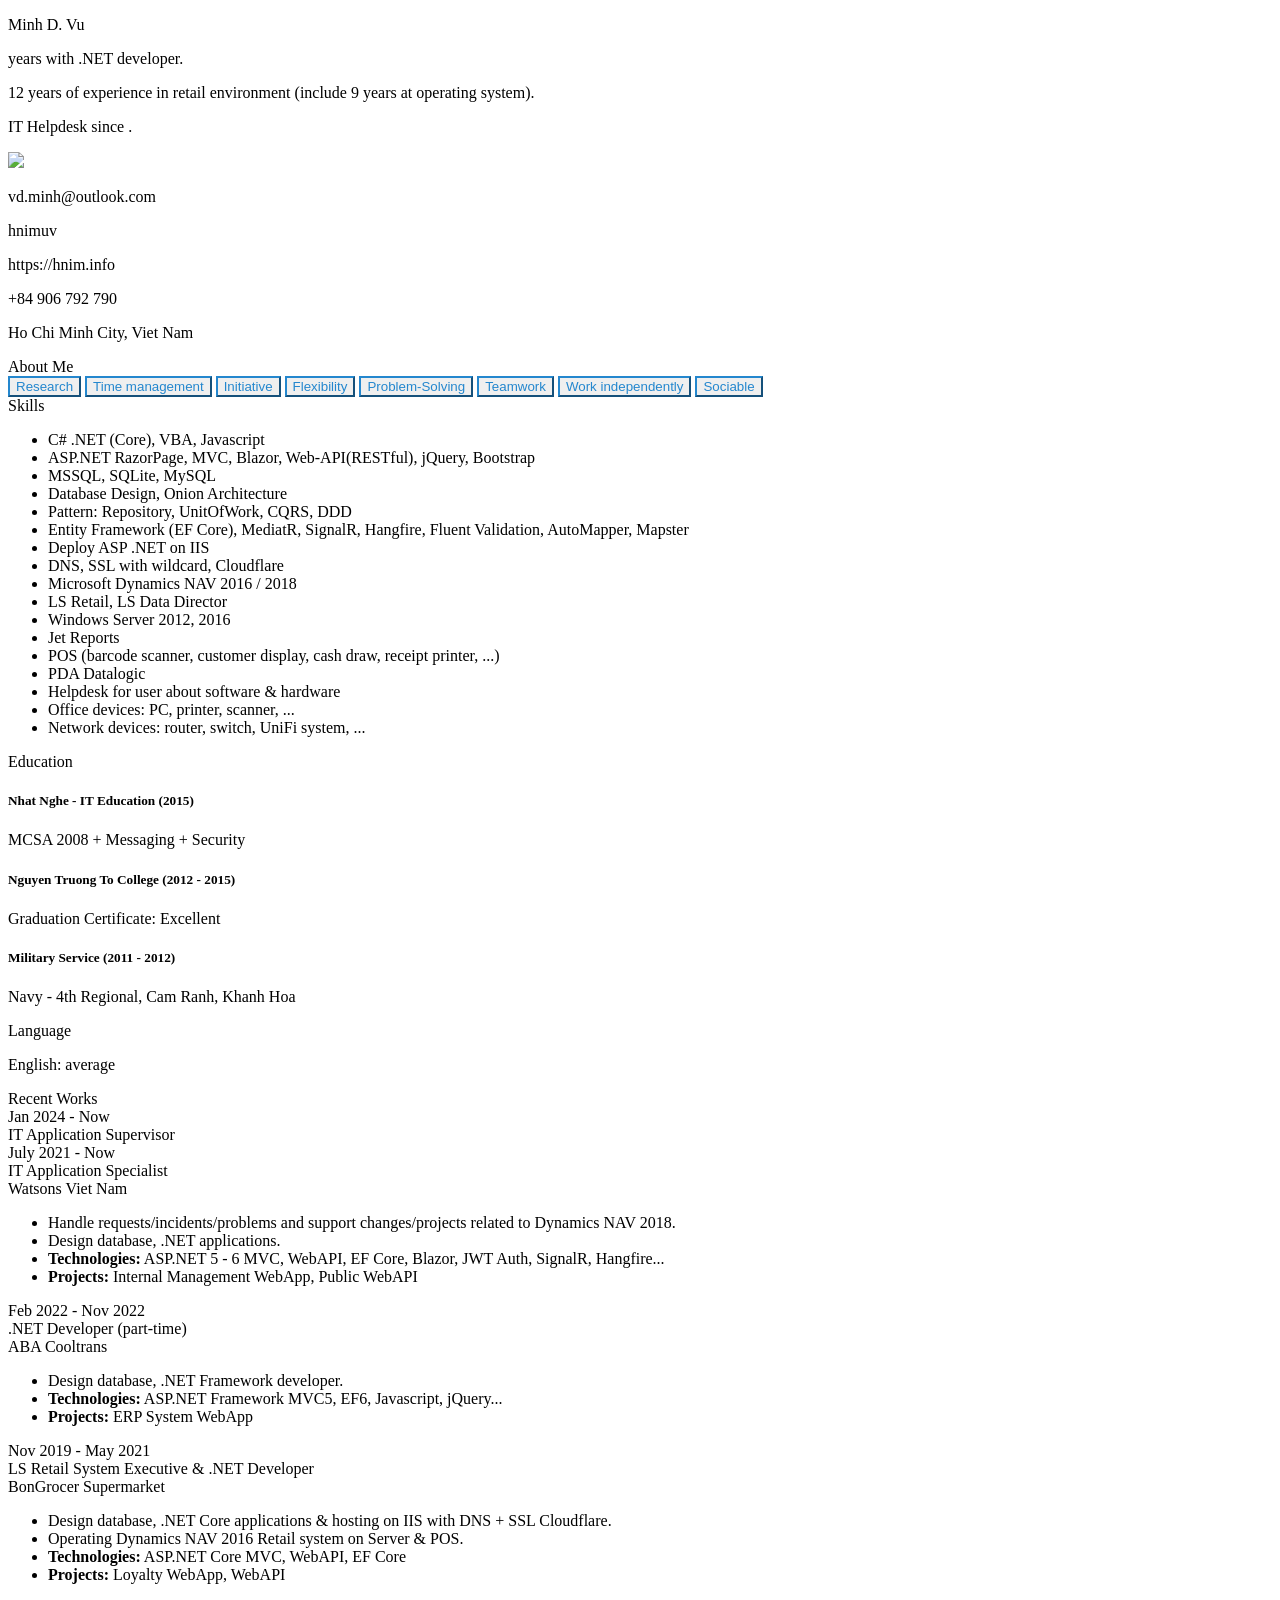
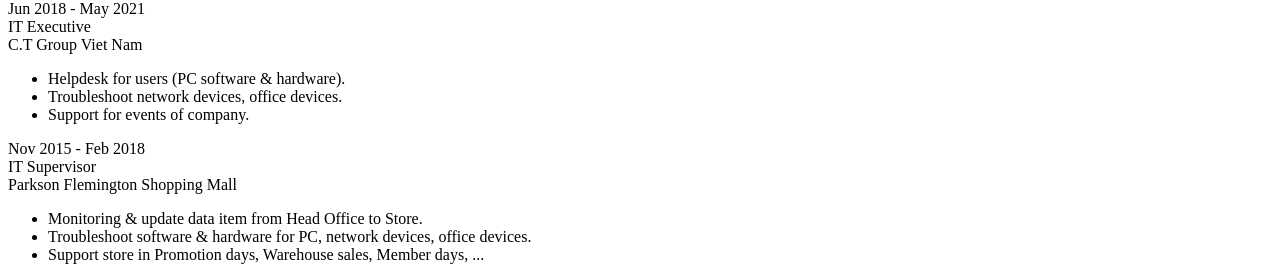
==== cv/index.html @ 7e6168bb "chore: update style & data" ====
<!DOCTYPE html>
<html lang="en">

<head>
<meta charset="utf-8">
<meta content="width=device-width, initial-scale=1.0" name="viewport">

<title>Minh Vu 's CV</title>

<!-- Google Fonts -->
<link href="https://fonts.googleapis.com/css?family=Open+Sans:300,300i,400,400i,600,600i,700,700i|Raleway:300,300i,400,400i,500,500i,600,600i,700,700i|Poppins:300,300i,400,400i,500,500i,600,600i,700,700i" rel="stylesheet">
<link href="https://fonts.googleapis.com/css2?family=Lato:wght@300;400&display=swap" rel="stylesheet">
<link href="https://fonts.googleapis.com/css2?family=Nunito:ital,wght@0,200;0,300;0,400;0,600;0,700;0,800;0,900;1,200;1,300;1,400;1,600;1,700;1,800;1,900&display=swap" rel="stylesheet">

<!-- Vendor CSS Files -->
<link href="lib/bootstrap-4.6.0-dist/css/bootstrap.min.css" rel="stylesheet">

<!-- Font Awesome-->
<link href="lib/fontawesome-free-5.15.2-web/css/all.min.css" rel="stylesheet">

<!-- Custom CSS File -->
<link href="css/site.css" rel="stylesheet">

<style>
    .btn-outline-primary {
        color: #2487ce;
        border-color: #2487ce;
    }
</style>

</head>

<body>
    <!-- Header -->
    <div id="header" class="row">
        <div class="col col-5 about-me">
            <p class="name fullname">FullName</p>
            <div class="job-title">
                <p><span class="donet-years"></span> years with .NET developer.</p>
                <p><span class="retail-years"></span> years of experience in retail environment (include <span class="retail-ops-years"></span> years at operating system).</p>
                <p>IT Helpdesk since <span class="helpdesk-years"></span>.</p>
            </div>
        </div>
        <div class="col col-2 my-image">
            <img src="images/my-image.png" />
        </div>
        <div class="col col-5 contact">
            <p><span class="email">@outlook.com</span><i class="fas fa-envelope icon"></i></p>
            <p>hnimuv<i class="fab fa-linkedin icon"></i></p>
            <p><span class="homePage">https://minhvu.pro</span><i class="fas fa-globe icon"></i></p>
            <p><span class="phone">0931 588 458</span><i class="fas fa-mobile-alt icon"></i></p>
            <p><span class="address">HCM City, Viet Nam</span><i class="fas fa-map-marker-alt icon"></i></p>
        </div>
    </div>
    <!-- End Header -->

    <!-- CV Content -->
    <div id="content" class="row content">

        <!-- Left Content -->
        <div class="col col-sm-6">
            <!-- About Me -->
            <div class="section-header">About Me</div>
            <div id="about">
                <button class="btn btn-outline-primary btn-sm mb-2">Research</button>
                <button class="btn btn-outline-primary btn-sm mb-2">Time management</button>
                <button class="btn btn-outline-primary btn-sm mb-2">Initiative</button>
                <button class="btn btn-outline-primary btn-sm mb-2">Flexibility</button>
                <button class="btn btn-outline-primary btn-sm mb-2">Problem-Solving</button>
                <button class="btn btn-outline-primary btn-sm mb-2">Teamwork</button>
                <button class="btn btn-outline-primary btn-sm mb-2">Work independently</button>
                <button class="btn btn-outline-primary btn-sm mb-2">Sociable</button>
            </div>

            <!-- Skills -->
            <div class="section-header">Skills</div>
            <div id="skills">
                <div class="skill-content">
                    <div>
                        <ul class="skill-about">
                            <li>C# .NET (Core), VBA, Javascript</li>
                            <li>ASP.NET RazorPage, MVC, Blazor, Web-API(RESTful), jQuery, Bootstrap</li>
                            <li>MSSQL, SQLite, MySQL</li>
                            <li>Database Design, Onion Architecture</li>
                            <li>Pattern: Repository, UnitOfWork, CQRS, DDD</li>
                            <li>Entity Framework (EF Core), MediatR, SignalR, Hangfire, Fluent Validation, AutoMapper, Mapster</li>
                            <li>Deploy ASP .NET on IIS</li>
                            <li>DNS, SSL with wildcard, Cloudflare</li>

                            <li>Microsoft Dynamics NAV 2016 / 2018</li>
                            <li>LS Retail, LS Data Director</li>
                            <li>Windows Server 2012, 2016</li>
                            <li>Jet Reports</li>
                            <li>POS (barcode scanner, customer display, cash draw, receipt printer, ...)</li>
                            <li>PDA Datalogic</li>

                            <li>Helpdesk for user about software & hardware</li>
                            <li>Office devices: PC, printer, scanner, ...</li>
                            <li>Network devices: router, switch, UniFi system, ...</li>
                        </ul>
                    </div>
                </div>
            </div>

            <!-- Education -->
            <div class="section-header">Education</div>
            <div id="education">

                <div class="education-content">
                    <h5 class="education-place">Nhat Nghe - IT Education (2015)</h5>
                    <p class="education-description">
                        MCSA 2008 + Messaging + Security
                    </p>
                </div>

                <div class="education-content">
                    <h5 class="education-place">Nguyen Truong To College (2012 - 2015)</h5>
                    <p class="education-description">
                        Graduation Certificate: Excellent
                    </p>
                </div>
                
                <div class="education-content">
                    <h5 class="education-place">Military Service (2011 - 2012)</h5>
                    <p class="education-description">
                        Navy - 4th Regional, Cam Ranh, Khanh Hoa
                    </p>
                </div>

            </div>
            <!-- End Education-->

            <!-- Language -->
            <div class="section-header">Language</div>
            <div id="language" class="language">

                <p>English: average</p>

            </div>
            <!-- End Education-->
        </div>

        <!-- Right Content -->
        <div class="col col-sm-6">

            <!-- Recent Works -->
            <div class="section-header">Recent Works</div>
            <div id="works">

                <div class="work-content">
	            <div class="work-time">Jan 2024 - Now</div>
		    <div class="work-position">IT Application Supervisor</div>
                    <div class="work-time">July 2021 - Now</div>
                    <div class="work-position">IT Application Specialist</div>
                    <div class="work-company">Watsons Viet Nam</div>
                    <ul class="work-description">
                        <li>Handle requests/incidents/problems and support changes/projects related to Dynamics NAV 2018.</li>
                        <li>Design database, .NET applications.</li>
                        <li><b>Technologies:</b> ASP.NET 5 - 6 MVC, WebAPI, EF Core, Blazor, JWT Auth, SignalR, Hangfire...</li>
                        <li><b>Projects:</b> Internal Management WebApp, Public WebAPI</li>
                    </ul>
                </div>

                <div class="work-content">
                    <div class="work-time">Feb 2022 - Nov 2022</div>
                    <div class="work-position">.NET Developer (part-time)</div>
                    <div class="work-company">ABA Cooltrans</div>
                    <ul class="work-description">
                        <li>Design database, .NET Framework developer.</li>
                        <li><b>Technologies:</b> ASP.NET Framework MVC5, EF6, Javascript, jQuery...</li>
                        <li><b>Projects:</b> ERP System WebApp</li>
                    </ul>
                </div>

                <div class="work-content">
                    <div class="work-time">Nov 2019 - May 2021</div>
                    <div class="work-position">LS Retail System Executive & .NET Developer</div>
                    <div class="work-company">BonGrocer Supermarket</div>
                    <ul class="work-description">
                        <li>Design database, .NET Core applications & hosting on IIS with DNS + SSL Cloudflare.</li>
                        <li>Operating Dynamics NAV 2016 Retail system on Server & POS.</li>
                        <li><b>Technologies:</b> ASP.NET Core MVC, WebAPI, EF Core</li>
                        <li><b>Projects:</b> Loyalty WebApp, WebAPI</li>
                    </ul>
                </div>

                <div class="work-content">
                    <div class="work-time">Jun 2018 - May 2021</div>
                    <div class="work-position">IT Executive</div>
                    <div class="work-company">C.T Group Viet Nam</div>
                    <ul class="work-description">
                        <li>Helpdesk for users (PC software & hardware).</li>
                        <li>Troubleshoot network devices, office devices.</li>
                        <li>Support for events of company.</li>
                    </ul>
                </div>

                <div class="work-content">
                    <div class="work-time">Nov 2015 - Feb 2018</div>
                    <div class="work-position">IT Supervisor</div>
                    <div class="work-company">Parkson Flemington Shopping Mall</div>
                    <ul class="work-description">
                        <li>Monitoring & update data item from Head Office to Store.</li>
                        <li>Troubleshoot software & hardware for PC, network devices, office devices.</li>
                        <li>Support store in Promotion days, Warehouse sales, Member days, ...</li>
                    </ul>
                </div>

            </div>
            <!-- End Recent Works -->

            
        </div>

    </div>

    <!-- JS File -->
	<script src="../assets/vendor/jquery/jquery.min.js"></script>
    <script src="lib/bootstrap-4.6.0-dist/js/bootstrap.min.js"></script>
    <script src="../assets/js/data.js"></script>
    
	<script>
	$(document).ready(function () {
		//window.print();
	});
	</script>
</body>

</html>
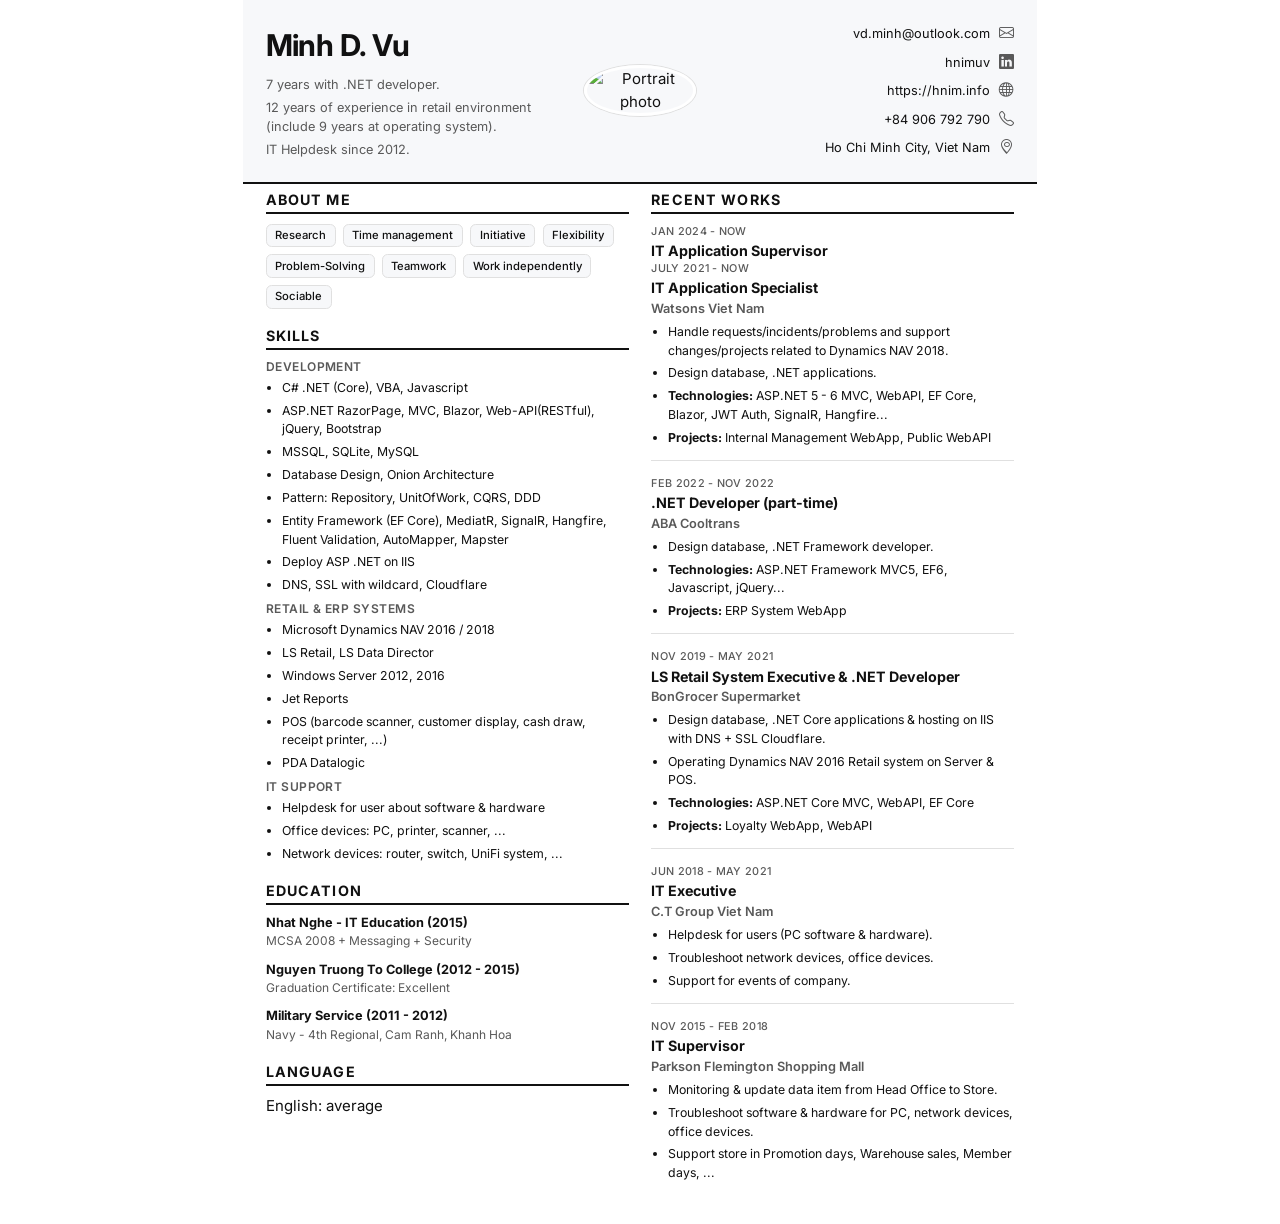
==== commit 306d5cb7: "refactor(cv): redesign CV as a minimal, print-ready one-page A4 resume Rebuild cv/index.html and cv/" ====
--- a/cv/index.html
+++ b/cv/index.html
@@ -8,222 +8,264 @@
 <title>Minh Vu 's CV</title>
 
 <!-- Google Fonts -->
-<link href="https://fonts.googleapis.com/css?family=Open+Sans:300,300i,400,400i,600,600i,700,700i|Raleway:300,300i,400,400i,500,500i,600,600i,700,700i|Poppins:300,300i,400,400i,500,500i,600,600i,700,700i" rel="stylesheet">
-<link href="https://fonts.googleapis.com/css2?family=Lato:wght@300;400&display=swap" rel="stylesheet">
-<link href="https://fonts.googleapis.com/css2?family=Nunito:ital,wght@0,200;0,300;0,400;0,600;0,700;0,800;0,900;1,200;1,300;1,400;1,600;1,700;1,800;1,900&display=swap" rel="stylesheet">
+<link href="https://fonts.googleapis.com/css2?family=Inter:ital,wght@0,300;0,400;0,500;0,600;0,700;1,400&display=swap" rel="stylesheet">
 
 <!-- Vendor CSS Files -->
-<link href="lib/bootstrap-4.6.0-dist/css/bootstrap.min.css" rel="stylesheet">
-
-<!-- Font Awesome-->
-<link href="lib/fontawesome-free-5.15.2-web/css/all.min.css" rel="stylesheet">
+<link href="../assets/vendor/bootstrap/css/bootstrap.min.css" rel="stylesheet">
+<link href="../assets/vendor/bootstrap-icons/font/bootstrap-icons.min.css" rel="stylesheet">
 
 <!-- Custom CSS File -->
 <link href="css/site.css" rel="stylesheet">
 
-<style>
-    .btn-outline-primary {
-        color: #2487ce;
-        border-color: #2487ce;
-    }
-</style>
-
 </head>
 
 <body>
-    <!-- Header -->
-    <div id="header" class="row">
-        <div class="col col-5 about-me">
-            <p class="name fullname">FullName</p>
-            <div class="job-title">
-                <p><span class="donet-years"></span> years with .NET developer.</p>
-                <p><span class="retail-years"></span> years of experience in retail environment (include <span class="retail-ops-years"></span> years at operating system).</p>
-                <p>IT Helpdesk since <span class="helpdesk-years"></span>.</p>
-            </div>
-        </div>
-        <div class="col col-2 my-image">
-            <img src="images/my-image.png" />
-        </div>
-        <div class="col col-5 contact">
-            <p><span class="email">@outlook.com</span><i class="fas fa-envelope icon"></i></p>
-            <p>hnimuv<i class="fab fa-linkedin icon"></i></p>
-            <p><span class="homePage">https://minhvu.pro</span><i class="fas fa-globe icon"></i></p>
-            <p><span class="phone">0931 588 458</span><i class="fas fa-mobile-alt icon"></i></p>
-            <p><span class="address">HCM City, Viet Nam</span><i class="fas fa-map-marker-alt icon"></i></p>
-        </div>
-    </div>
+  <div class="cv-page">
+
+    <!-- ======= Header ======= -->
+    <header class="cv-header p-4">
+      <div class="row align-items-center g-3">
+        <div class="col-5">
+          <p class="cv-name fullname mb-2">FullName</p>
+          <div class="cv-tagline">
+            <p class="mb-1"><span class="dotnet-years"></span> years with .NET developer.</p>
+            <p class="mb-1"><span class="retail-years"></span> years of experience in retail environment (include <span class="retail-ops-years"></span> years at operating system).</p>
+            <p class="mb-0">IT Helpdesk since <span class="helpdesk-from"></span>.</p>
+          </div>
+        </div>
+        <div class="col-2 text-center">
+          <img src="images/my-image.png" class="cv-avatar rounded-circle" alt="Portrait photo" width="110" height="110">
+        </div>
+        <div class="col-5">
+          <ul class="list-unstyled cv-contact mb-0 text-end">
+            <li class="d-flex align-items-center justify-content-end gap-2">
+              <span class="email">@outlook.com</span><i class="bi bi-envelope" aria-hidden="true"></i>
+            </li>
+            <li class="d-flex align-items-center justify-content-end gap-2">
+              <span>hnimuv</span><i class="bi bi-linkedin" aria-hidden="true"></i>
+            </li>
+            <li class="d-flex align-items-center justify-content-end gap-2">
+              <span class="homePage">https://minhvu.pro</span><i class="bi bi-globe" aria-hidden="true"></i>
+            </li>
+            <li class="d-flex align-items-center justify-content-end gap-2">
+              <span class="phone">0931 588 458</span><i class="bi bi-telephone" aria-hidden="true"></i>
+            </li>
+            <li class="d-flex align-items-center justify-content-end gap-2">
+              <span class="address">HCM City, Viet Nam</span><i class="bi bi-geo-alt" aria-hidden="true"></i>
+            </li>
+          </ul>
+        </div>
+      </div>
+    </header>
     <!-- End Header -->
 
-    <!-- CV Content -->
-    <div id="content" class="row content">
-
-        <!-- Left Content -->
-        <div class="col col-sm-6">
-            <!-- About Me -->
-            <div class="section-header">About Me</div>
-            <div id="about">
-                <button class="btn btn-outline-primary btn-sm mb-2">Research</button>
-                <button class="btn btn-outline-primary btn-sm mb-2">Time management</button>
-                <button class="btn btn-outline-primary btn-sm mb-2">Initiative</button>
-                <button class="btn btn-outline-primary btn-sm mb-2">Flexibility</button>
-                <button class="btn btn-outline-primary btn-sm mb-2">Problem-Solving</button>
-                <button class="btn btn-outline-primary btn-sm mb-2">Teamwork</button>
-                <button class="btn btn-outline-primary btn-sm mb-2">Work independently</button>
-                <button class="btn btn-outline-primary btn-sm mb-2">Sociable</button>
-            </div>
-
-            <!-- Skills -->
-            <div class="section-header">Skills</div>
-            <div id="skills">
-                <div class="skill-content">
-                    <div>
-                        <ul class="skill-about">
-                            <li>C# .NET (Core), VBA, Javascript</li>
-                            <li>ASP.NET RazorPage, MVC, Blazor, Web-API(RESTful), jQuery, Bootstrap</li>
-                            <li>MSSQL, SQLite, MySQL</li>
-                            <li>Database Design, Onion Architecture</li>
-                            <li>Pattern: Repository, UnitOfWork, CQRS, DDD</li>
-                            <li>Entity Framework (EF Core), MediatR, SignalR, Hangfire, Fluent Validation, AutoMapper, Mapster</li>
-                            <li>Deploy ASP .NET on IIS</li>
-                            <li>DNS, SSL with wildcard, Cloudflare</li>
-
-                            <li>Microsoft Dynamics NAV 2016 / 2018</li>
-                            <li>LS Retail, LS Data Director</li>
-                            <li>Windows Server 2012, 2016</li>
-                            <li>Jet Reports</li>
-                            <li>POS (barcode scanner, customer display, cash draw, receipt printer, ...)</li>
-                            <li>PDA Datalogic</li>
-
-                            <li>Helpdesk for user about software & hardware</li>
-                            <li>Office devices: PC, printer, scanner, ...</li>
-                            <li>Network devices: router, switch, UniFi system, ...</li>
-                        </ul>
-                    </div>
-                </div>
-            </div>
-
-            <!-- Education -->
-            <div class="section-header">Education</div>
-            <div id="education">
-
-                <div class="education-content">
-                    <h5 class="education-place">Nhat Nghe - IT Education (2015)</h5>
-                    <p class="education-description">
-                        MCSA 2008 + Messaging + Security
-                    </p>
-                </div>
-
-                <div class="education-content">
-                    <h5 class="education-place">Nguyen Truong To College (2012 - 2015)</h5>
-                    <p class="education-description">
-                        Graduation Certificate: Excellent
-                    </p>
-                </div>
-                
-                <div class="education-content">
-                    <h5 class="education-place">Military Service (2011 - 2012)</h5>
-                    <p class="education-description">
-                        Navy - 4th Regional, Cam Ranh, Khanh Hoa
-                    </p>
-                </div>
-
-            </div>
-            <!-- End Education-->
-
-            <!-- Language -->
-            <div class="section-header">Language</div>
-            <div id="language" class="language">
-
-                <p>English: average</p>
-
-            </div>
-            <!-- End Education-->
-        </div>
-
-        <!-- Right Content -->
-        <div class="col col-sm-6">
-
-            <!-- Recent Works -->
-            <div class="section-header">Recent Works</div>
-            <div id="works">
-
-                <div class="work-content">
-	            <div class="work-time">Jan 2024 - Now</div>
-		    <div class="work-position">IT Application Supervisor</div>
-                    <div class="work-time">July 2021 - Now</div>
-                    <div class="work-position">IT Application Specialist</div>
-                    <div class="work-company">Watsons Viet Nam</div>
-                    <ul class="work-description">
-                        <li>Handle requests/incidents/problems and support changes/projects related to Dynamics NAV 2018.</li>
-                        <li>Design database, .NET applications.</li>
-                        <li><b>Technologies:</b> ASP.NET 5 - 6 MVC, WebAPI, EF Core, Blazor, JWT Auth, SignalR, Hangfire...</li>
-                        <li><b>Projects:</b> Internal Management WebApp, Public WebAPI</li>
-                    </ul>
-                </div>
-
-                <div class="work-content">
-                    <div class="work-time">Feb 2022 - Nov 2022</div>
-                    <div class="work-position">.NET Developer (part-time)</div>
-                    <div class="work-company">ABA Cooltrans</div>
-                    <ul class="work-description">
-                        <li>Design database, .NET Framework developer.</li>
-                        <li><b>Technologies:</b> ASP.NET Framework MVC5, EF6, Javascript, jQuery...</li>
-                        <li><b>Projects:</b> ERP System WebApp</li>
-                    </ul>
-                </div>
-
-                <div class="work-content">
-                    <div class="work-time">Nov 2019 - May 2021</div>
-                    <div class="work-position">LS Retail System Executive & .NET Developer</div>
-                    <div class="work-company">BonGrocer Supermarket</div>
-                    <ul class="work-description">
-                        <li>Design database, .NET Core applications & hosting on IIS with DNS + SSL Cloudflare.</li>
-                        <li>Operating Dynamics NAV 2016 Retail system on Server & POS.</li>
-                        <li><b>Technologies:</b> ASP.NET Core MVC, WebAPI, EF Core</li>
-                        <li><b>Projects:</b> Loyalty WebApp, WebAPI</li>
-                    </ul>
-                </div>
-
-                <div class="work-content">
-                    <div class="work-time">Jun 2018 - May 2021</div>
-                    <div class="work-position">IT Executive</div>
-                    <div class="work-company">C.T Group Viet Nam</div>
-                    <ul class="work-description">
-                        <li>Helpdesk for users (PC software & hardware).</li>
-                        <li>Troubleshoot network devices, office devices.</li>
-                        <li>Support for events of company.</li>
-                    </ul>
-                </div>
-
-                <div class="work-content">
-                    <div class="work-time">Nov 2015 - Feb 2018</div>
-                    <div class="work-position">IT Supervisor</div>
-                    <div class="work-company">Parkson Flemington Shopping Mall</div>
-                    <ul class="work-description">
-                        <li>Monitoring & update data item from Head Office to Store.</li>
-                        <li>Troubleshoot software & hardware for PC, network devices, office devices.</li>
-                        <li>Support store in Promotion days, Warehouse sales, Member days, ...</li>
-                    </ul>
-                </div>
-
-            </div>
-            <!-- End Recent Works -->
-
-            
-        </div>
-
-    </div>
-
-    <!-- JS File -->
-	<script src="../assets/vendor/jquery/jquery.min.js"></script>
-    <script src="lib/bootstrap-4.6.0-dist/js/bootstrap.min.js"></script>
-    <script src="../assets/js/data.js"></script>
-    
-	<script>
-	$(document).ready(function () {
-		//window.print();
-	});
-	</script>
+    <!-- ======= CV Content ======= -->
+    <main class="p-4 pt-0 mt-2">
+      <div class="row g-4">
+
+        <!-- Left Column -->
+        <div class="col-6">
+
+          <!-- About Me -->
+          <section id="about" class="cv-section">
+            <h2 class="cv-section-title">About Me</h2>
+            <div class="d-flex flex-wrap gap-2">
+              <span class="badge cv-badge">Research</span>
+              <span class="badge cv-badge">Time management</span>
+              <span class="badge cv-badge">Initiative</span>
+              <span class="badge cv-badge">Flexibility</span>
+              <span class="badge cv-badge">Problem-Solving</span>
+              <span class="badge cv-badge">Teamwork</span>
+              <span class="badge cv-badge">Work independently</span>
+              <span class="badge cv-badge">Sociable</span>
+            </div>
+          </section>
+          <!-- End About Me -->
+
+          <!-- Skills -->
+          <section id="skills" class="cv-section">
+            <h2 class="cv-section-title">Skills</h2>
+
+            <div class="cv-skill-group mb-2">
+              <h3 class="cv-subheading">Development</h3>
+              <ul class="cv-list">
+                <li>C# .NET (Core), VBA, Javascript</li>
+                <li>ASP.NET RazorPage, MVC, Blazor, Web-API(RESTful), jQuery, Bootstrap</li>
+                <li>MSSQL, SQLite, MySQL</li>
+                <li>Database Design, Onion Architecture</li>
+                <li>Pattern: Repository, UnitOfWork, CQRS, DDD</li>
+                <li>Entity Framework (EF Core), MediatR, SignalR, Hangfire, Fluent Validation, AutoMapper, Mapster</li>
+                <li>Deploy ASP .NET on IIS</li>
+                <li>DNS, SSL with wildcard, Cloudflare</li>
+              </ul>
+            </div>
+
+            <div class="cv-skill-group mb-2">
+              <h3 class="cv-subheading">Retail &amp; ERP Systems</h3>
+              <ul class="cv-list">
+                <li>Microsoft Dynamics NAV 2016 / 2018</li>
+                <li>LS Retail, LS Data Director</li>
+                <li>Windows Server 2012, 2016</li>
+                <li>Jet Reports</li>
+                <li>POS (barcode scanner, customer display, cash draw, receipt printer, ...)</li>
+                <li>PDA Datalogic</li>
+              </ul>
+            </div>
+
+            <div class="cv-skill-group">
+              <h3 class="cv-subheading">IT Support</h3>
+              <ul class="cv-list">
+                <li>Helpdesk for user about software &amp; hardware</li>
+                <li>Office devices: PC, printer, scanner, ...</li>
+                <li>Network devices: router, switch, UniFi system, ...</li>
+              </ul>
+            </div>
+          </section>
+          <!-- End Skills -->
+
+          <!-- Education -->
+          <section id="education" class="cv-section">
+            <h2 class="cv-section-title">Education</h2>
+
+            <article class="cv-edu-entry">
+              <h3 class="cv-edu-place">Nhat Nghe - IT Education (2015)</h3>
+              <p class="cv-edu-desc">MCSA 2008 + Messaging + Security</p>
+            </article>
+
+            <article class="cv-edu-entry">
+              <h3 class="cv-edu-place">Nguyen Truong To College (2012 - 2015)</h3>
+              <p class="cv-edu-desc">Graduation Certificate: Excellent</p>
+            </article>
+
+            <article class="cv-edu-entry mb-0">
+              <h3 class="cv-edu-place">Military Service (2011 - 2012)</h3>
+              <p class="cv-edu-desc">Navy - 4th Regional, Cam Ranh, Khanh Hoa</p>
+            </article>
+          </section>
+          <!-- End Education -->
+
+          <!-- Language -->
+          <section id="language" class="cv-section">
+            <h2 class="cv-section-title">Language</h2>
+            <p class="mb-0">English: average</p>
+          </section>
+          <!-- End Language -->
+
+        </div>
+        <!-- End Left Column -->
+
+        <!-- Right Column -->
+        <div class="col-6">
+
+          <!-- Recent Works -->
+          <section id="works" class="cv-section">
+            <h2 class="cv-section-title">Recent Works</h2>
+
+            <article class="cv-work-entry">
+              <div class="cv-work-time">Jan 2024 - Now</div>
+              <div class="cv-work-position">IT Application Supervisor</div>
+              <div class="cv-work-time">July 2021 - Now</div>
+              <div class="cv-work-position">IT Application Specialist</div>
+              <div class="cv-work-company">Watsons Viet Nam</div>
+              <ul class="cv-list">
+                <li>Handle requests/incidents/problems and support changes/projects related to Dynamics NAV 2018.</li>
+                <li>Design database, .NET applications.</li>
+                <li><b>Technologies:</b> ASP.NET 5 - 6 MVC, WebAPI, EF Core, Blazor, JWT Auth, SignalR, Hangfire...</li>
+                <li><b>Projects:</b> Internal Management WebApp, Public WebAPI</li>
+              </ul>
+            </article>
+
+            <article class="cv-work-entry">
+              <div class="cv-work-time">Feb 2022 - Nov 2022</div>
+              <div class="cv-work-position">.NET Developer (part-time)</div>
+              <div class="cv-work-company">ABA Cooltrans</div>
+              <ul class="cv-list">
+                <li>Design database, .NET Framework developer.</li>
+                <li><b>Technologies:</b> ASP.NET Framework MVC5, EF6, Javascript, jQuery...</li>
+                <li><b>Projects:</b> ERP System WebApp</li>
+              </ul>
+            </article>
+
+            <article class="cv-work-entry">
+              <div class="cv-work-time">Nov 2019 - May 2021</div>
+              <div class="cv-work-position">LS Retail System Executive &amp; .NET Developer</div>
+              <div class="cv-work-company">BonGrocer Supermarket</div>
+              <ul class="cv-list">
+                <li>Design database, .NET Core applications & hosting on IIS with DNS + SSL Cloudflare.</li>
+                <li>Operating Dynamics NAV 2016 Retail system on Server & POS.</li>
+                <li><b>Technologies:</b> ASP.NET Core MVC, WebAPI, EF Core</li>
+                <li><b>Projects:</b> Loyalty WebApp, WebAPI</li>
+              </ul>
+            </article>
+
+            <article class="cv-work-entry">
+              <div class="cv-work-time">Jun 2018 - May 2021</div>
+              <div class="cv-work-position">IT Executive</div>
+              <div class="cv-work-company">C.T Group Viet Nam</div>
+              <ul class="cv-list">
+                <li>Helpdesk for users (PC software & hardware).</li>
+                <li>Troubleshoot network devices, office devices.</li>
+                <li>Support for events of company.</li>
+              </ul>
+            </article>
+
+            <article class="cv-work-entry mb-0">
+              <div class="cv-work-time">Nov 2015 - Feb 2018</div>
+              <div class="cv-work-position">IT Supervisor</div>
+              <div class="cv-work-company">Parkson Flemington Shopping Mall</div>
+              <ul class="cv-list">
+                <li>Monitoring & update data item from Head Office to Store.</li>
+                <li>Troubleshoot software & hardware for PC, network devices, office devices.</li>
+                <li>Support store in Promotion days, Warehouse sales, Member days, ...</li>
+              </ul>
+            </article>
+
+          </section>
+          <!-- End Recent Works -->
+
+        </div>
+        <!-- End Right Column -->
+
+      </div>
+    </main>
+    <!-- End CV Content -->
+
+  </div>
+
+  <!-- JS File -->
+  <script src="../assets/js/data.js"></script>
+  <script>
+    (function () {
+      var PX_PER_MM = 96 / 25.4;
+      var A4_HEIGHT_PX = 297 * PX_PER_MM;
+
+      function fitToOnePage() {
+        var page = document.querySelector('.cv-page');
+        if (!page) return;
+
+        page.style.transform = '';
+        page.style.width = '';
+
+        var contentHeight = page.scrollHeight;
+        if (contentHeight > A4_HEIGHT_PX) {
+          var scale = A4_HEIGHT_PX / contentHeight;
+          page.style.transformOrigin = 'top left';
+          page.style.transform = 'scale(' + scale + ')';
+          page.style.width = (100 / scale) + '%';
+        }
+      }
+
+      function resetFit() {
+        var page = document.querySelector('.cv-page');
+        if (!page) return;
+        page.style.transform = '';
+        page.style.width = '';
+      }
+
+      window.addEventListener('beforeprint', fitToOnePage);
+      window.addEventListener('afterprint', resetFit);
+    })();
+  </script>
 </body>
 
 </html>
--- a/cv/css/site.css
+++ b/cv/css/site.css
@@ -0,0 +1,244 @@
+/* -------------------------------------
+# Design tokens
+--------------------------------------*/
+:root {
+  --cv-bg: #ffffff;
+  --cv-bg-subtle: #f7f8fa;
+  --cv-text-primary: #111111;
+  --cv-text-secondary: #595959;
+  --cv-border: #e0e0e0;
+  --cv-accent: #111111;
+  --cv-font: 'Inter', system-ui, -apple-system, sans-serif;
+}
+
+/* -------------------------------------
+# General
+--------------------------------------*/
+html {
+  font-size: 15px;
+}
+
+body {
+  font-family: var(--cv-font);
+  color: var(--cv-text-primary);
+  background: var(--cv-bg);
+}
+
+a {
+  color: var(--cv-text-primary);
+  text-decoration: none;
+}
+
+a:hover {
+  color: var(--cv-text-secondary);
+  text-decoration: none;
+}
+
+h1, h2, h3, h4, h5, h6 {
+  font-family: var(--cv-font);
+  color: var(--cv-text-primary);
+}
+
+/* -------------------------------------
+# Page Container
+--------------------------------------*/
+.cv-page {
+  max-width: 210mm;
+  margin: 0 auto;
+  background: var(--cv-bg);
+}
+
+/* -------------------------------------
+# Header
+--------------------------------------*/
+.cv-header {
+  border-bottom: 2px solid var(--cv-accent);
+  background: var(--cv-bg-subtle);
+}
+
+.cv-name {
+  font-size: 2rem;
+  font-weight: 700;
+  letter-spacing: -0.02em;
+  margin: 0;
+}
+
+.cv-tagline p {
+  font-size: 0.85rem;
+  color: var(--cv-text-secondary);
+}
+
+.cv-avatar {
+  width: 110px;
+  height: 110px;
+  object-fit: cover;
+  border: 3px solid var(--cv-bg);
+  box-shadow: 0 0 0 1px var(--cv-border);
+}
+
+.cv-contact {
+  font-size: 0.85rem;
+}
+
+.cv-contact li {
+  margin-bottom: 0.4rem;
+}
+
+.cv-contact li:last-child {
+  margin-bottom: 0;
+}
+
+.cv-contact i {
+  color: var(--cv-text-secondary);
+  font-size: 1rem;
+  width: 1.1rem;
+  text-align: center;
+}
+
+/* -------------------------------------
+# Section (shared)
+--------------------------------------*/
+.cv-section {
+  margin-bottom: 1.25rem;
+}
+
+.cv-section-title {
+  font-size: 0.95rem;
+  font-weight: 700;
+  text-transform: uppercase;
+  letter-spacing: 0.08em;
+  border-bottom: 2px solid var(--cv-accent);
+  padding-bottom: 0.25rem;
+  margin-bottom: 0.65rem;
+}
+
+.cv-subheading {
+  font-size: 0.8rem;
+  font-weight: 600;
+  text-transform: uppercase;
+  letter-spacing: 0.04em;
+  color: var(--cv-text-secondary);
+  margin-bottom: 0.3rem;
+}
+
+.cv-list {
+  padding-left: 1.1rem;
+  margin-bottom: 0;
+}
+
+.cv-list li {
+  font-size: 0.82rem;
+  margin-bottom: 0.3rem;
+}
+
+.cv-list li:last-child {
+  margin-bottom: 0;
+}
+
+/* -------------------------------------
+# About
+--------------------------------------*/
+.cv-badge {
+  background: var(--cv-bg-subtle);
+  color: var(--cv-text-primary);
+  border: 1px solid var(--cv-border);
+  font-weight: 500;
+  font-size: 0.75rem;
+  padding: 0.45em 0.75em;
+}
+
+/* -------------------------------------
+# Skills
+--------------------------------------*/
+.cv-skill-group:last-child {
+  margin-bottom: 0;
+}
+
+/* -------------------------------------
+# Education
+--------------------------------------*/
+.cv-edu-entry {
+  margin-bottom: 0.75rem;
+}
+
+.cv-edu-place {
+  font-size: 0.85rem;
+  font-weight: 700;
+  margin: 0 0 0.15rem;
+}
+
+.cv-edu-desc {
+  font-size: 0.8rem;
+  color: var(--cv-text-secondary);
+  margin: 0;
+}
+
+/* -------------------------------------
+# Language
+--------------------------------------*/
+/* Uses shared .cv-section rules only */
+
+/* -------------------------------------
+# Recent Works
+--------------------------------------*/
+.cv-work-entry {
+  margin-bottom: 1rem;
+  padding-bottom: 0.85rem;
+  border-bottom: 1px solid var(--cv-border);
+}
+
+.cv-work-entry:last-child {
+  border-bottom: none;
+  margin-bottom: 0;
+  padding-bottom: 0;
+}
+
+.cv-work-time {
+  font-size: 0.72rem;
+  font-weight: 500;
+  text-transform: uppercase;
+  letter-spacing: 0.03em;
+  color: var(--cv-text-secondary);
+}
+
+.cv-work-position {
+  font-size: 0.95rem;
+  font-weight: 700;
+}
+
+.cv-work-company {
+  font-size: 0.85rem;
+  font-weight: 600;
+  color: var(--cv-text-secondary);
+  margin-bottom: 0.35rem;
+}
+
+/* -------------------------------------
+# Print
+--------------------------------------*/
+@page {
+  size: A4;
+  margin: 0;
+}
+
+@media print {
+  html, body {
+    background: #ffffff;
+    print-color-adjust: exact;
+    -webkit-print-color-adjust: exact;
+  }
+
+  .cv-page {
+    max-width: none;
+    margin: 0;
+  }
+
+  .cv-work-entry,
+  .cv-edu-entry {
+    break-inside: avoid;
+  }
+
+  .cv-header {
+    break-after: avoid;
+  }
+}
